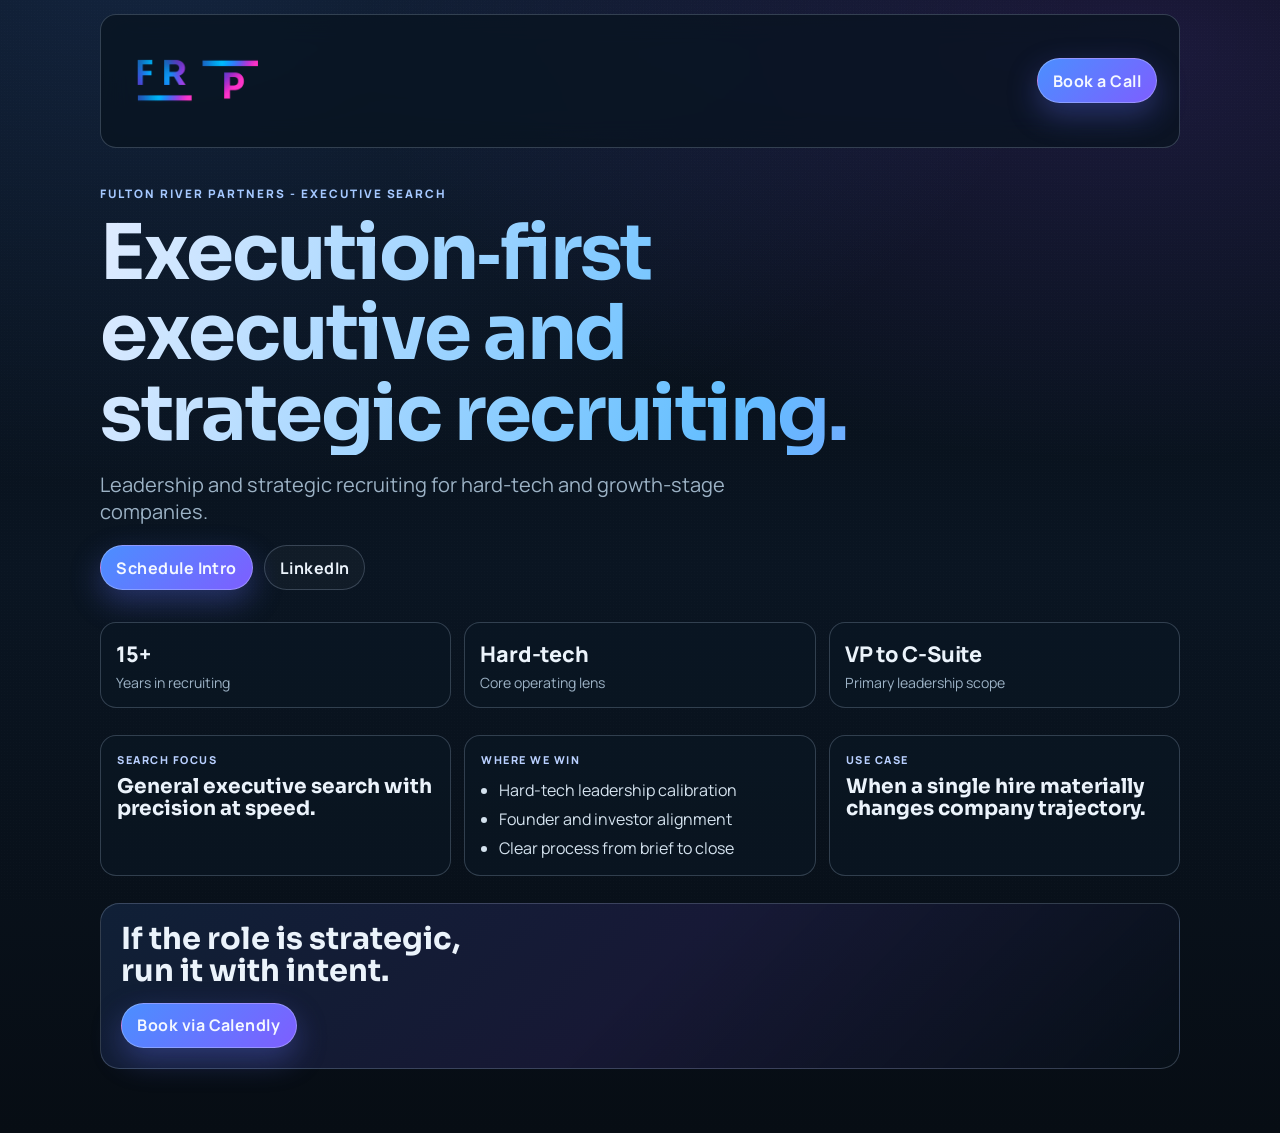
==== index.html @ cdf8e404 "Add files via upload" ====
<!doctype html>
<html lang="en">
  <head>
    <meta charset="UTF-8" />
    <meta name="viewport" content="width=device-width, initial-scale=1.0" />
    <meta
      name="description"
      content="Fulton River Partners provides execution-first executive search for hard-tech and growth-stage companies."
    />
    <title>Fulton River Partners | Executive Search</title>
    <link rel="icon" type="image/png" sizes="32x32" href="./favicon-32x32.png" />
    <link rel="icon" type="image/png" sizes="16x16" href="./favicon-16x16.png" />
    <link rel="apple-touch-icon" sizes="180x180" href="./apple-touch-icon.png" />
    <link rel="preconnect" href="https://fonts.googleapis.com" />
    <link rel="preconnect" href="https://fonts.gstatic.com" crossorigin />
    <link
      href="https://fonts.googleapis.com/css2?family=Manrope:wght@400;500;600;700;800&family=Sora:wght@600;700;800&display=swap"
      rel="stylesheet"
    />
    <link rel="stylesheet" href="./styles.css" />
  </head>
  <body>
    <div class="bg-glow" aria-hidden="true"></div>
    <header class="topbar">
      <a href="#top" class="logo-wrap" aria-label="Fulton River Partners">
        <img src="./logo-frp-gradient.png" alt="Fulton River Partners logo" class="logo" />
      </a>
      <a class="btn btn-primary topbar-book" href="https://www.calendly.com/arun-jolly" target="_blank" rel="noopener noreferrer">
        Book a Call
      </a>
    </header>

    <main id="top">
      <section class="hero">
        <p class="kicker">Fulton River Partners - Executive Search</p>
        <h1>Execution&#8209;first executive and strategic recruiting.</h1>
        <p class="subhead">
          Leadership and strategic recruiting for hard-tech and growth-stage companies.
        </p>
        <div class="hero-actions">
          <a class="btn btn-primary" href="https://www.calendly.com/arun-jolly" target="_blank" rel="noopener noreferrer">
            Schedule Intro
          </a>
          <a class="btn btn-secondary" href="https://www.linkedin.com/in/arunjolly" target="_blank" rel="noopener noreferrer">
            LinkedIn
          </a>
        </div>
      </section>

      <section class="metrics">
        <article>
          <p class="metric">15+</p>
          <p class="label">Years in recruiting</p>
        </article>
        <article>
          <p class="metric">Hard-tech</p>
          <p class="label">Core operating lens</p>
        </article>
        <article>
          <p class="metric">VP to C-Suite</p>
          <p class="label">Primary leadership scope</p>
        </article>
      </section>

      <section class="focus">
        <article class="tile">
          <p class="tile-kicker">Search Focus</p>
          <h2>General executive search with precision at speed.</h2>
        </article>
        <article class="tile">
          <p class="tile-kicker">Where We Win</p>
          <ul>
            <li>Hard-tech leadership calibration</li>
            <li>Founder and investor alignment</li>
            <li>Clear process from brief to close</li>
          </ul>
        </article>
        <article class="tile">
          <p class="tile-kicker">Use Case</p>
          <h2>When a single hire materially changes company trajectory.</h2>
        </article>
      </section>

      <section class="bottom-cta">
        <h2>If the role is strategic, run it with intent.</h2>
        <a class="btn btn-primary" href="https://www.calendly.com/arun-jolly" target="_blank" rel="noopener noreferrer">
          Book via Calendly
        </a>
      </section>
    </main>
  </body>
</html>
---- styles.css ----
:root {
  --bg-0: #060b11;
  --bg-1: #0a1522;
  --panel: rgba(11, 23, 35, 0.72);
  --line: rgba(178, 202, 224, 0.24);
  --text: #ebf3fb;
  --muted: #9cb2c5;
  --accent-a: #4b8fff;
  --accent-b: #805cff;
  --accent-c: #da58d1;
}

*,
*::before,
*::after {
  box-sizing: border-box;
}

html,
body {
  margin: 0;
  padding: 0;
}

body {
  min-height: 100vh;
  color: var(--text);
  font-family: "Manrope", sans-serif;
  background:
    radial-gradient(58rem 34rem at 12% -5%, rgba(75, 143, 255, 0.2), transparent),
    radial-gradient(48rem 26rem at 88% 4%, rgba(128, 92, 255, 0.18), transparent),
    linear-gradient(180deg, var(--bg-0) 0%, var(--bg-1) 50%, #070d14 100%);
}

.bg-glow {
  position: fixed;
  inset: 0;
  pointer-events: none;
  background-image: radial-gradient(rgba(255, 255, 255, 0.08) 0.5px, transparent 0.5px);
  background-size: 3px 3px;
  opacity: 0.2;
  z-index: -1;
}

.topbar,
main {
  width: min(1080px, calc(100% - 2rem));
  margin-inline: auto;
}

.topbar {
  position: sticky;
  top: max(0.6rem, env(safe-area-inset-top));
  margin-top: 0.85rem;
  z-index: 40;
  padding: 0.55rem 0.95rem 0.55rem 0.7rem;
  display: flex;
  justify-content: space-between;
  align-items: center;
  gap: 0.8rem;
  border: 1px solid var(--line);
  border-radius: 1rem;
  background: rgba(8, 19, 30, 0.75);
  backdrop-filter: blur(14px) saturate(125%);
  -webkit-backdrop-filter: blur(14px) saturate(125%);
}

.logo-wrap {
  display: inline-flex;
  align-items: center;
}

.logo {
  width: clamp(126px, 22vw, 172px);
  height: auto;
  border-radius: 0.38rem;
  filter: brightness(1.2) saturate(1.08);
}

.btn {
  display: inline-flex;
  align-items: center;
  justify-content: center;
  text-decoration: none;
  border-radius: 999px;
  font-weight: 700;
  letter-spacing: 0.03em;
  white-space: nowrap;
}

.btn-primary {
  padding: 0.66rem 0.95rem;
  color: #f4f8ff;
  border: 1px solid rgba(216, 227, 255, 0.34);
  background: linear-gradient(135deg, var(--accent-a), var(--accent-b) 58%, var(--accent-c));
  background-size: 180% 180%;
  box-shadow: 0 12px 30px rgba(94, 109, 241, 0.34);
  animation: shift 8s ease-in-out infinite;
}

.topbar-book {
  margin-right: 0.4rem;
}

.btn-secondary {
  padding: 0.64rem 0.9rem;
  color: var(--text);
  border: 1px solid var(--line);
  background: rgba(255, 255, 255, 0.03);
}

main {
  padding: 2.4rem 0 4rem;
}

.hero {
  max-width: 830px;
}

.kicker {
  margin: 0;
  font-size: 0.73rem;
  font-weight: 800;
  letter-spacing: 0.17em;
  text-transform: uppercase;
  color: #a5c8ff;
}

h1,
h2 {
  margin: 0;
  font-family: "Sora", sans-serif;
  line-height: 1.05;
}

h1 {
  margin-top: 0.65rem;
  font-size: clamp(2.2rem, 6vw, 5rem);
  max-width: 20ch;
  letter-spacing: -0.03em;
  background: linear-gradient(110deg, #e0ecff, #63beff 35%, #9e6bff 66%, #f66fcf 100%);
  background-size: 220% 220%;
  color: transparent;
  -webkit-background-clip: text;
  background-clip: text;
  animation: shift 11s ease-in-out infinite;
}

.subhead {
  margin: 1rem 0 0;
  font-size: clamp(1.02rem, 2.2vw, 1.25rem);
  color: var(--muted);
  max-width: 58ch;
}

.hero-actions {
  margin-top: 1.3rem;
  display: flex;
  gap: 0.7rem;
  flex-wrap: wrap;
}

.metrics {
  margin-top: 2rem;
  display: grid;
  grid-template-columns: repeat(3, minmax(0, 1fr));
  gap: 0.8rem;
}

.metrics article {
  border: 1px solid var(--line);
  border-radius: 1rem;
  background: var(--panel);
  padding: 0.95rem;
}

.metric {
  margin: 0;
  font-size: clamp(1.05rem, 2.3vw, 1.35rem);
  font-weight: 800;
  letter-spacing: -0.01em;
}

.label {
  margin: 0.33rem 0 0;
  color: var(--muted);
  font-size: 0.88rem;
}

.focus {
  margin-top: 1.7rem;
  display: grid;
  grid-template-columns: repeat(3, minmax(0, 1fr));
  gap: 0.8rem;
}

.tile {
  border: 1px solid var(--line);
  border-radius: 1rem;
  background: var(--panel);
  padding: 1rem;
}

.tile-kicker {
  margin: 0;
  font-size: 0.68rem;
  color: #b9d0ff;
  text-transform: uppercase;
  letter-spacing: 0.14em;
  font-weight: 800;
}

.tile h2 {
  margin-top: 0.58rem;
  font-size: clamp(1.02rem, 2vw, 1.26rem);
}

.tile ul {
  margin: 0.72rem 0 0;
  padding-left: 1.1rem;
  color: #d4e2ee;
  display: grid;
  gap: 0.45rem;
}

.bottom-cta {
  margin-top: 1.7rem;
  border: 1px solid var(--line);
  border-radius: 1.2rem;
  background: linear-gradient(135deg, rgba(75, 143, 255, 0.13), rgba(128, 92, 255, 0.13), rgba(7, 16, 25, 0.85));
  padding: 1.25rem;
}

.bottom-cta h2 {
  font-size: clamp(1.18rem, 3vw, 1.9rem);
  max-width: 17ch;
}

.bottom-cta .btn {
  margin-top: 0.9rem;
}

@keyframes shift {
  0% {
    background-position: 0% 50%;
  }
  50% {
    background-position: 100% 50%;
  }
  100% {
    background-position: 0% 50%;
  }
}

@media (max-width: 900px) {
  .metrics,
  .focus {
    grid-template-columns: 1fr;
  }
}

@media (max-width: 700px) {
  .topbar,
  main {
    width: min(1080px, calc(100% - 1rem));
  }

  .topbar {
    padding: 0.5rem 0.78rem 0.5rem 0.5rem;
  }

  .logo {
    width: clamp(116px, 35vw, 142px);
  }

  .btn-primary {
    font-size: 0.74rem;
    padding: 0.58rem 0.78rem;
  }

  .topbar-book {
    margin-right: 0.22rem;
  }

  .hero {
    margin-top: 0.1rem;
  }

  .hero-actions .btn {
    width: 100%;
  }
}

@media (max-width: 390px) {
  .btn-primary {
    font-size: 0.7rem;
    padding: 0.53rem 0.7rem;
  }

  h1 {
    font-size: clamp(1.9rem, 11vw, 2.25rem);
  }
}

@media (prefers-reduced-motion: reduce) {
  .btn-primary,
  h1 {
    animation: none;
  }
}
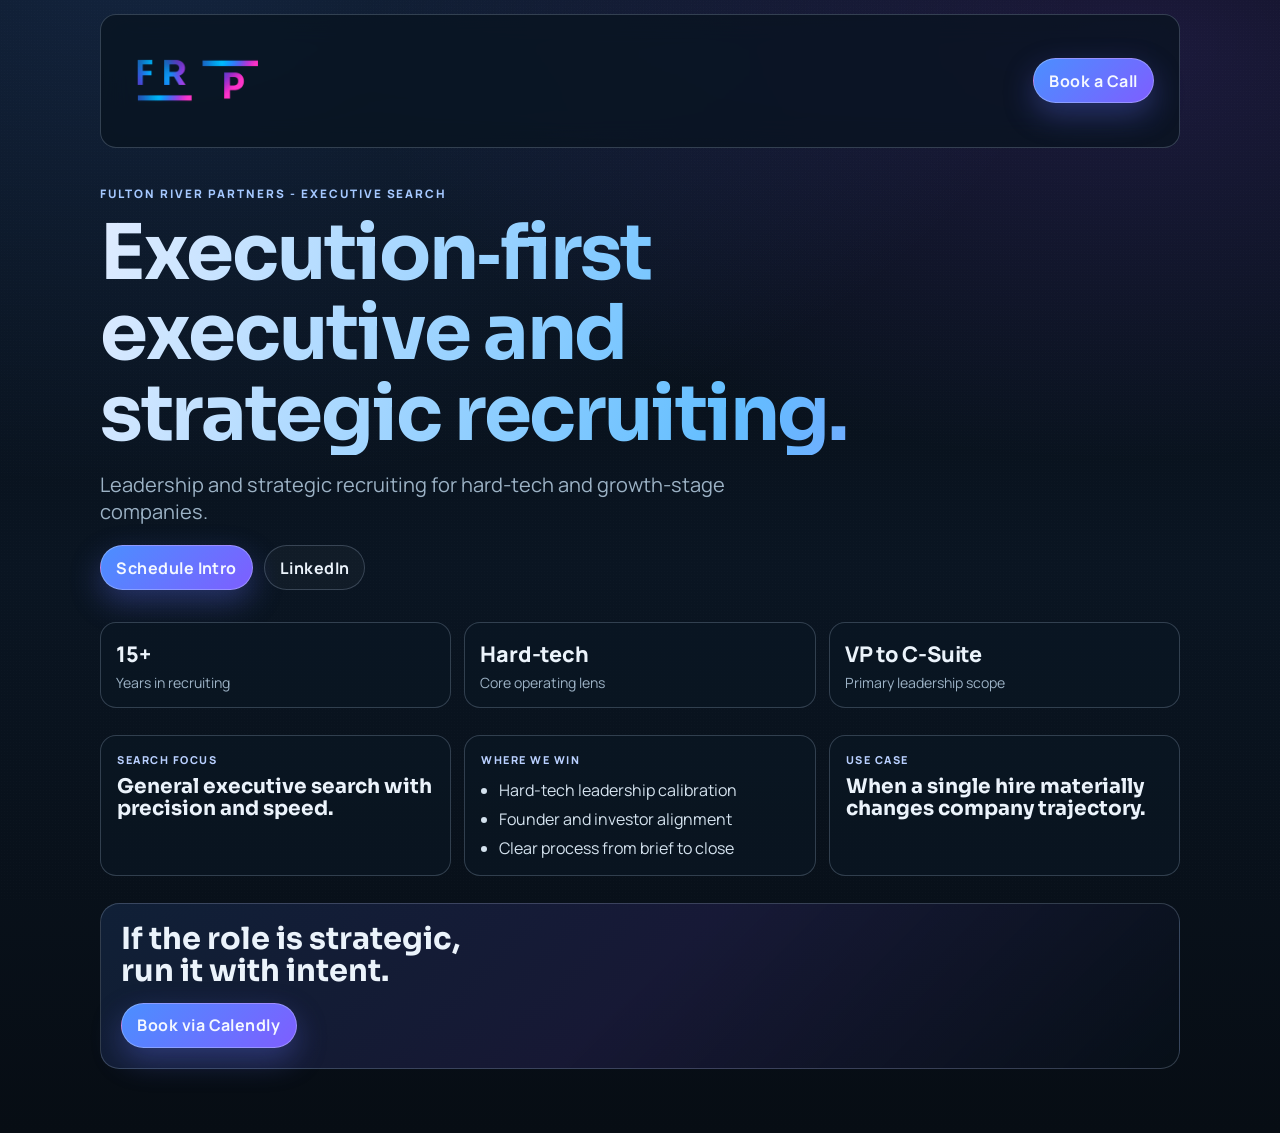
==== commit 46a65d4f: "Update search description for clarity" ====
--- a/index.html
+++ b/index.html
@@ -65,7 +65,7 @@
       <section class="focus">
         <article class="tile">
           <p class="tile-kicker">Search Focus</p>
-          <h2>General executive search with precision at speed.</h2>
+          <h2>General executive search with precision and speed.</h2>
         </article>
         <article class="tile">
           <p class="tile-kicker">Where We Win</p>
--- a/styles.css
+++ b/styles.css
@@ -99,7 +99,7 @@
 }
 
 .topbar-book {
-  margin-right: 0.4rem;
+  margin-right: 0.62rem;
 }
 
 .btn-secondary {
@@ -279,7 +279,7 @@
   }
 
   .topbar-book {
-    margin-right: 0.22rem;
+    margin-right: 0.34rem;
   }
 
   .hero {
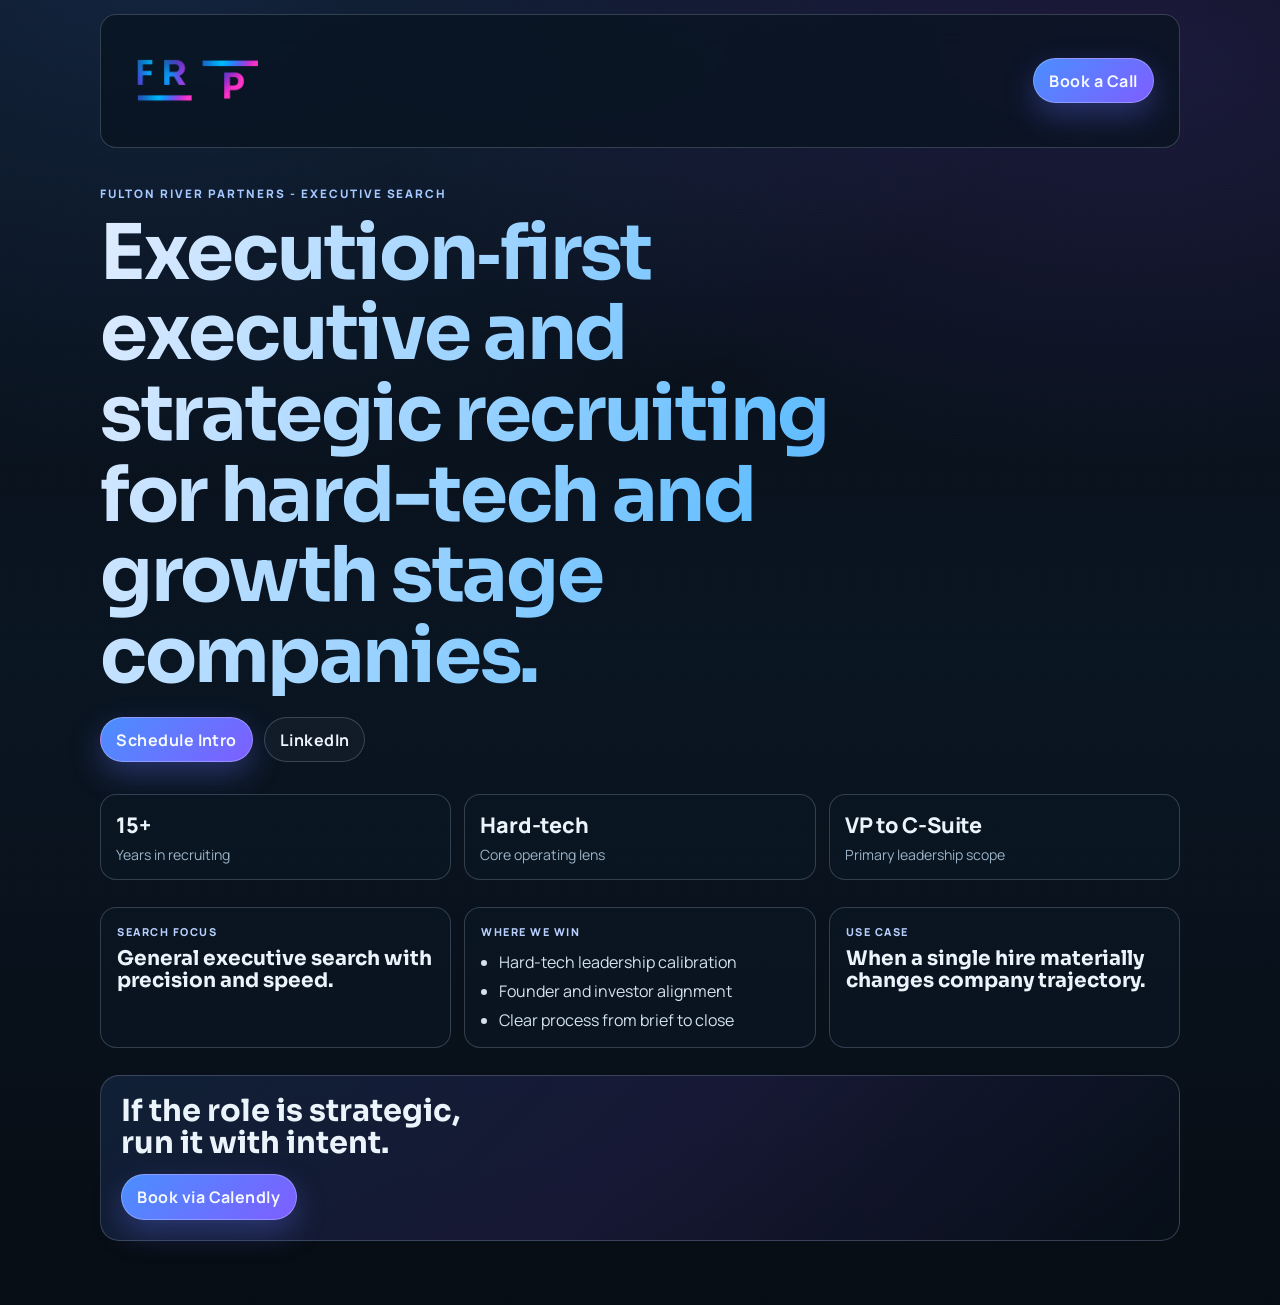
==== commit a224f240: "Revise hero section heading for better clarity Updated the hero section heading for clarity and cons" ====
--- a/index.html
+++ b/index.html
@@ -33,9 +33,8 @@
     <main id="top">
       <section class="hero">
         <p class="kicker">Fulton River Partners - Executive Search</p>
-        <h1>Execution&#8209;first executive and strategic recruiting.</h1>
-        <p class="subhead">
-          Leadership and strategic recruiting for hard-tech and growth-stage companies.
+        <h1>Execution&#8209;first executive and strategic recruiting for hard-tech and growth stage companies.</h1>
+
         </p>
         <div class="hero-actions">
           <a class="btn btn-primary" href="https://www.calendly.com/arun-jolly" target="_blank" rel="noopener noreferrer">
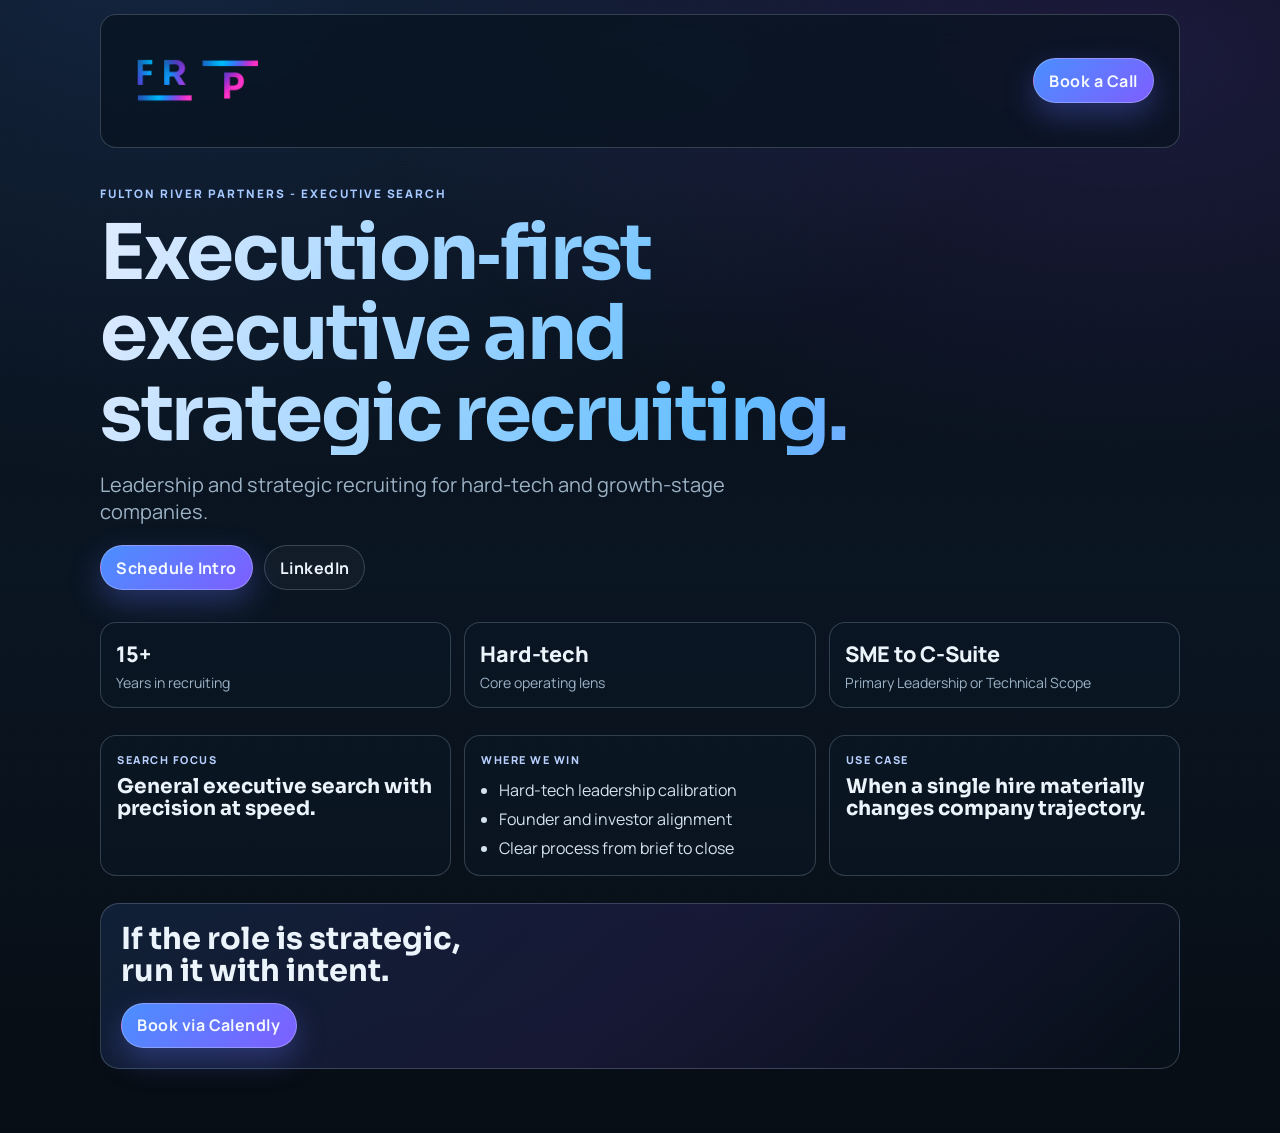
==== commit 4be69e17: "Add files via upload" ====
--- a/index.html
+++ b/index.html
@@ -33,8 +33,9 @@
     <main id="top">
       <section class="hero">
         <p class="kicker">Fulton River Partners - Executive Search</p>
-        <h1>Execution&#8209;first executive and strategic recruiting for hard-tech and growth stage companies.</h1>
-
+        <h1>Execution&#8209;first executive and strategic recruiting.</h1>
+        <p class="subhead">
+          Leadership and strategic recruiting for hard-tech and growth-stage companies.
         </p>
         <div class="hero-actions">
           <a class="btn btn-primary" href="https://www.calendly.com/arun-jolly" target="_blank" rel="noopener noreferrer">
@@ -56,15 +57,15 @@
           <p class="label">Core operating lens</p>
         </article>
         <article>
-          <p class="metric">VP to C-Suite</p>
-          <p class="label">Primary leadership scope</p>
+          <p class="metric">SME to C-Suite</p>
+          <p class="label">Primary Leadership or Technical Scope</p>
         </article>
       </section>
 
       <section class="focus">
         <article class="tile">
           <p class="tile-kicker">Search Focus</p>
-          <h2>General executive search with precision and speed.</h2>
+          <h2>General executive search with precision at speed.</h2>
         </article>
         <article class="tile">
           <p class="tile-kicker">Where We Win</p>
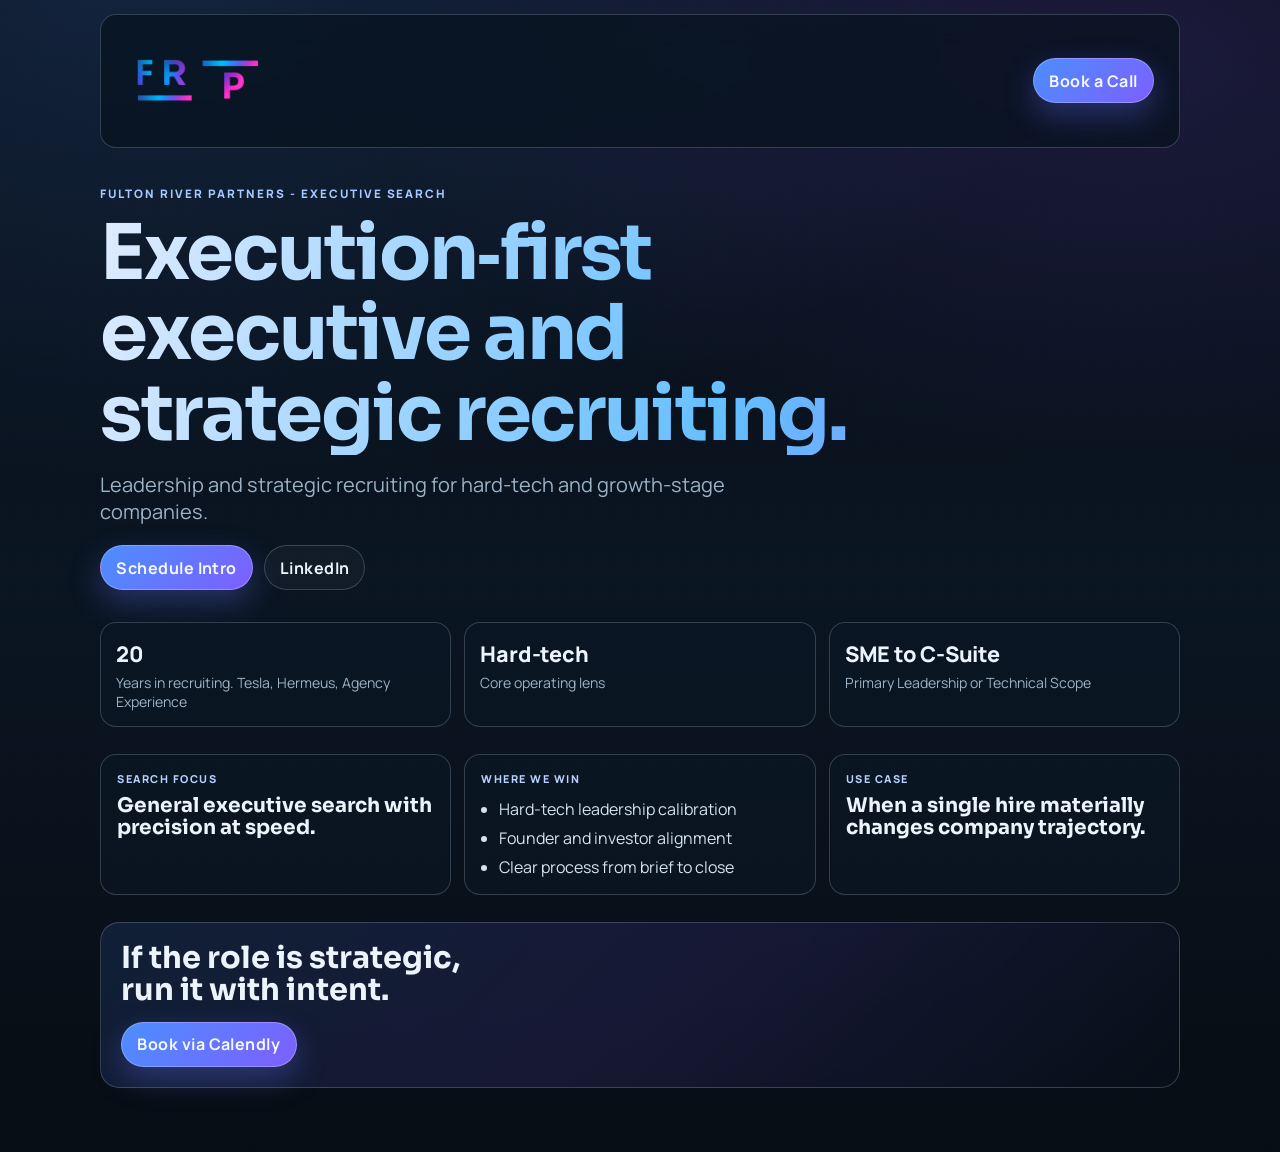
==== commit ee902ad0: "Update recruiting metrics in index.html Updated years in recruiting metric and added experience deta" ====
--- a/index.html
+++ b/index.html
@@ -49,8 +49,8 @@
 
       <section class="metrics">
         <article>
-          <p class="metric">15+</p>
-          <p class="label">Years in recruiting</p>
+          <p class="metric">20</p>
+          <p class="label">Years in recruiting. Tesla, Hermeus, Agency Experience</p>
         </article>
         <article>
           <p class="metric">Hard-tech</p>
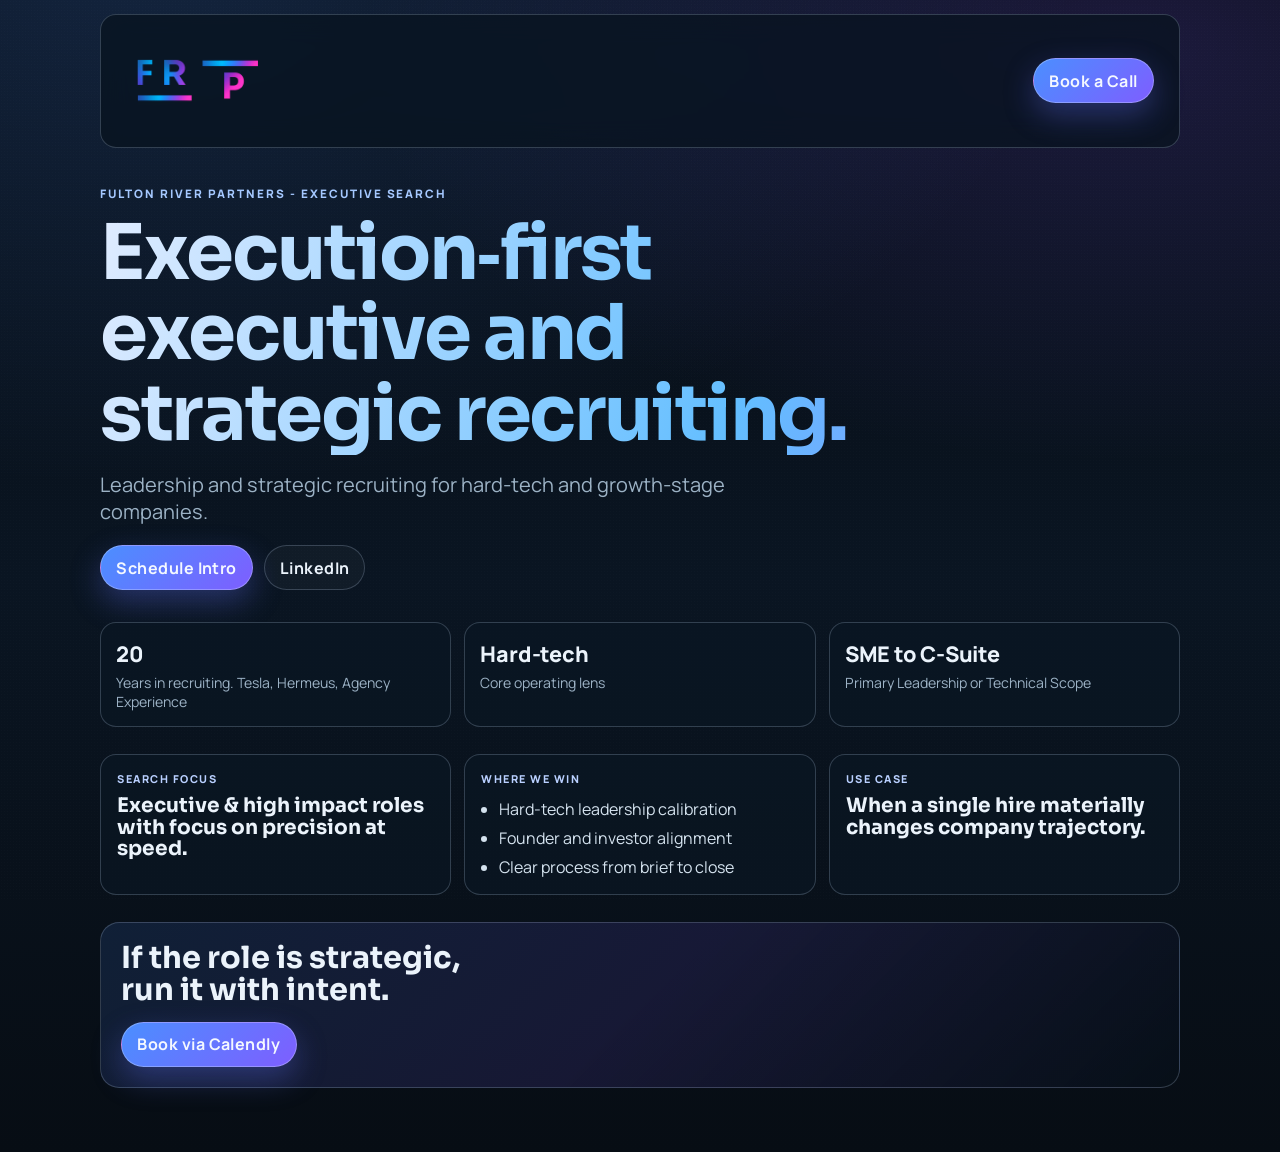
==== commit 57ef1d89: "Update heading for executive search section" ====
--- a/index.html
+++ b/index.html
@@ -65,7 +65,7 @@
       <section class="focus">
         <article class="tile">
           <p class="tile-kicker">Search Focus</p>
-          <h2>General executive search with precision at speed.</h2>
+          <h2>Executive & high impact roles with focus on precision at speed.</h2>
         </article>
         <article class="tile">
           <p class="tile-kicker">Where We Win</p>
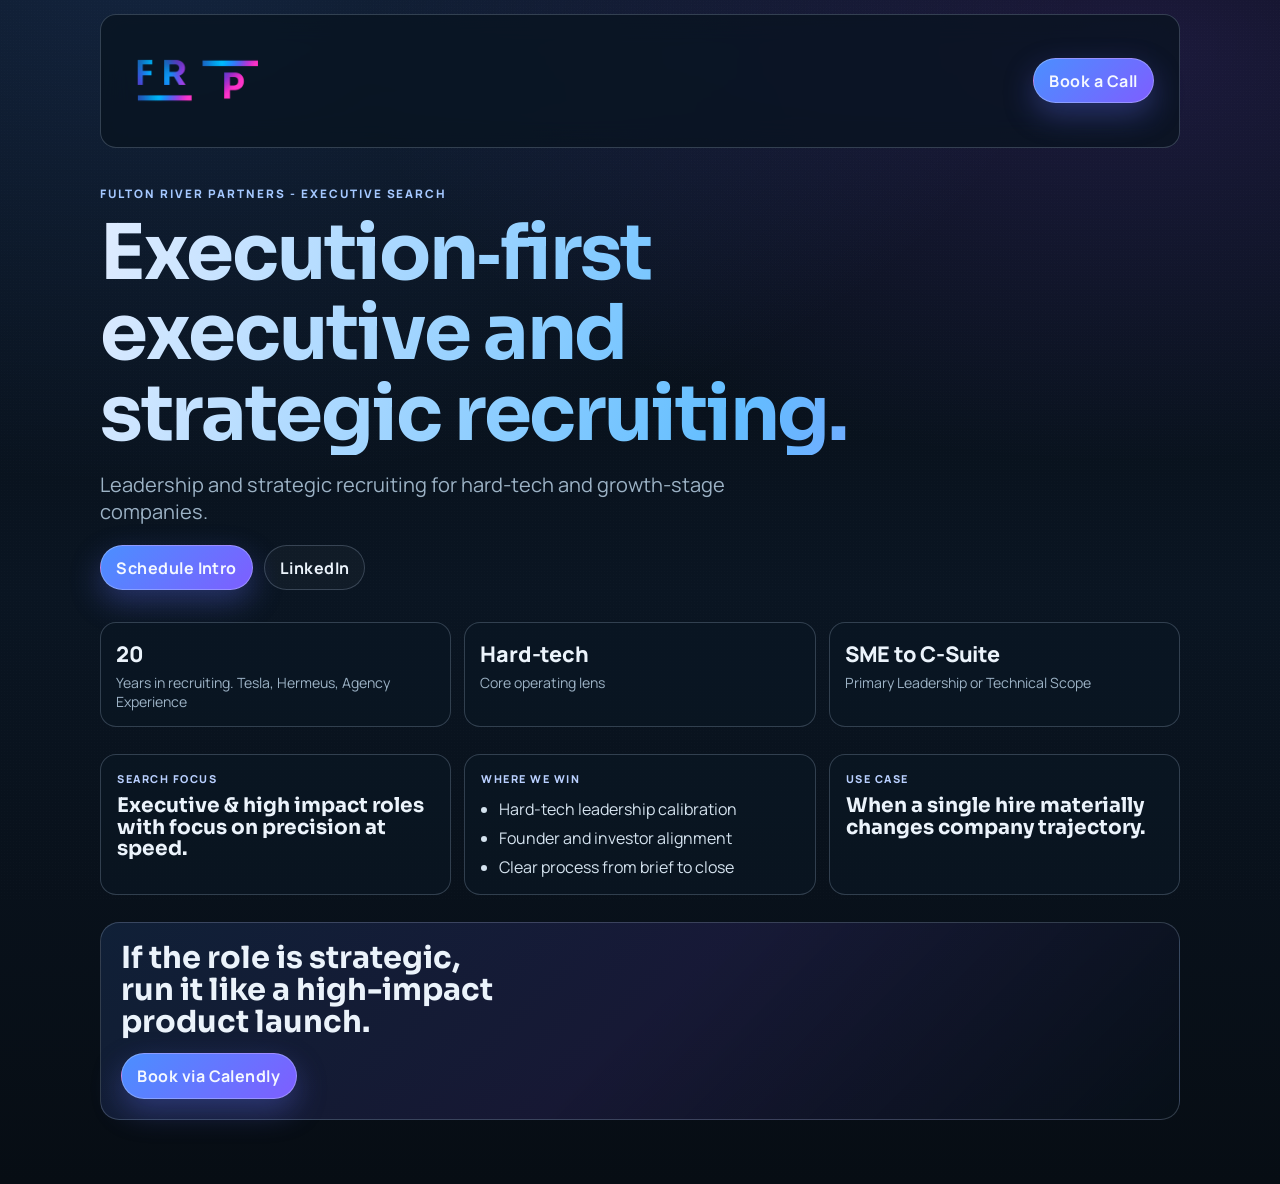
==== commit 192f5351: "Update heading to emphasize strategic role" ====
--- a/index.html
+++ b/index.html
@@ -82,7 +82,7 @@
       </section>
 
       <section class="bottom-cta">
-        <h2>If the role is strategic, run it with intent.</h2>
+        <h2>If the role is strategic, run it like a high-impact product launch.</h2>
         <a class="btn btn-primary" href="https://www.calendly.com/arun-jolly" target="_blank" rel="noopener noreferrer">
           Book via Calendly
         </a>
